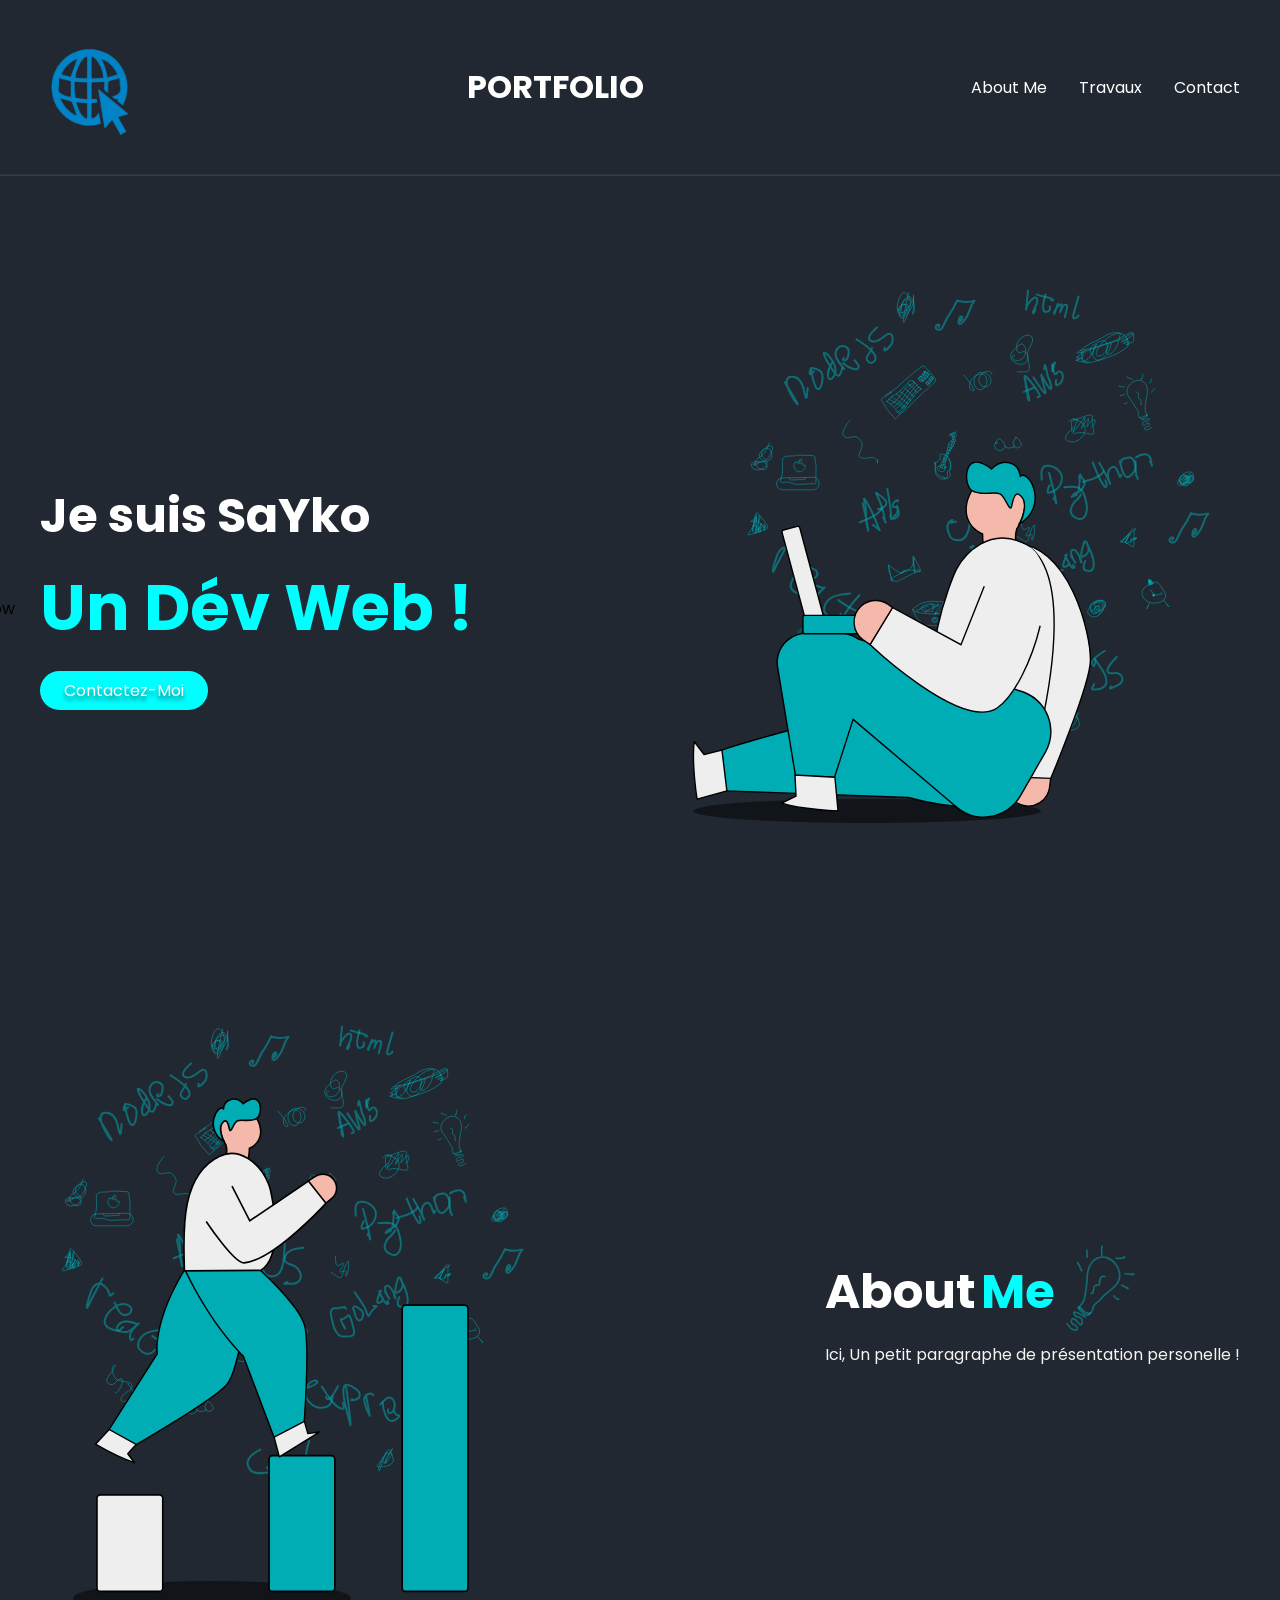
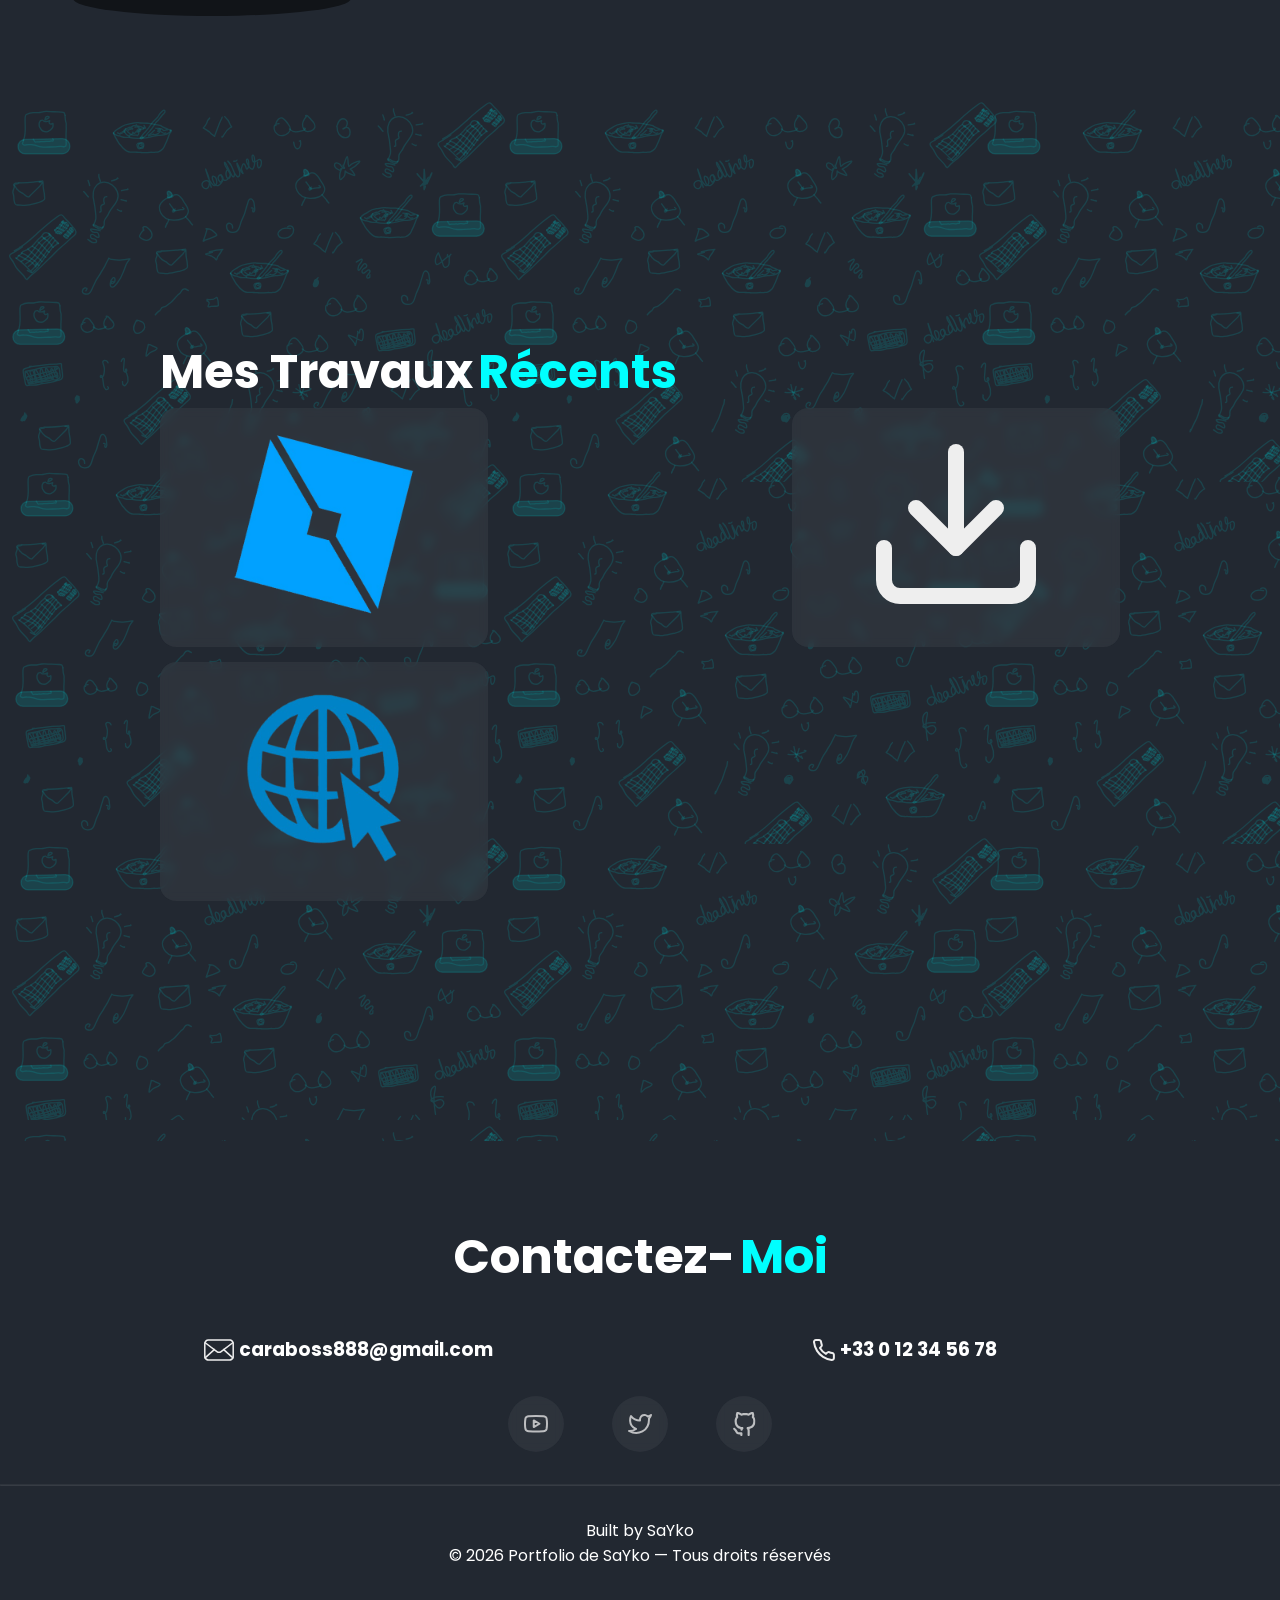
==== index.html @ 2bf62493 "Mon Portfolio" ====
<!DOCTYPE html>
<html>
<head>
    <title>Portfolio de SaYko</title>
    <meta charset="utf-8">
    <link rel="stylesheet" href="styles.css" />
</head>

<body>
    <div class="Container">

        <header>
            <img src="Assets/logo.png" alt="Logo" class="WSLogo">
            <h1 class="HeaderTitle">PORTFOLIO</h1>
            <!-- Navigateur -->
             <nav class="navig">
                <ul>
                    <li><a href="#aboutMe">About Me</a></li>
                    <li><a href="#MesTravaux">Travaux</a></li>
                    <li><a href="#ContactezMoi">Contact</a></li>
                </ul>
             </nav>
        </header>

        <hr/>
        <!-- Section Principale -->
        <section class="hero">
            <img class="arrow" src="Assets/svg/arrow.svg" alt="arrow"/>
            <div class="heroSub">
                <h1 class="name">Je suis SaYko</h1>
                <h1 class="title">Un Dév Web !</h1>
                <div>
                    <a class="ContactBT" href="#ContactezMoi">Contactez-Moi</a>

                </div>
            </div>
            <img class="heroImg" src="Assets/svg/Hero.svg" alt="hero image" />
        </section>
        <!-- Section About Me -->
        <section class="aboutMe" id="aboutMe">
            <img src="Assets/svg/AboutMe.svg" alt="about me" class="aboutMeImg">
            <div class="textContainer">
                <div class="textTitle">
                    <h1 class="aboutName">About</h1>
                    <h1 class="aboutTitle">Me</h1>
                    <img src="Assets/svg/lightbulb.svg" alt="light" class="light">
                </div>
                <p class="aboutMePar">
                    Ici, Un petit paragraphe de présentation personelle !
                </p>
            </div>
        </section>

        <!-- Section Travaux -->
         <section class="works" id="MesTravaux">
            <div class="worksContainer">
                <div class="projectTitle">
                    <h1 class="aboutName">Mes Travaux </h1>
                    <h1 class="aboutTitle"> Récents</h1>
                </div>
                <ul>
                    <!-- Dans les href mettre les liens des travaux -->
                     <!-- Dupliquer une <li> pour ajouter du contenu -->
                    <li>
                        <a href="https://www.roblox.com/fr/games/107363146401193/Yggdrasil" target="_blank"> <img src="Assets/RobloxLogo.png" alt="YggDrasil"> </a>
                    </li>
                    <li>
                        <a href="" target="_blank"> <img src="Assets/svg/download.svg" alt="Download"> </a>
                    </li>
                    <li>
                        <a href="" target="_blank"> <img src="Assets/logo.png" alt="Web Logo"> </a>
                    </li>
                </ul>
            </div>
         </section>

         <!-- Section Contact -->
          <section class="contactContainer" id="ContactezMoi">
            <div class="contactTitle">
                <h1 class="aboutName">Contactez-</h1>
                <h1 class="aboutTitle">Moi</h1>
            </div>

            <div class="contact">
                <div class="MailetTel">
                    <img src="Assets/svg/Email.svg" alt="Email logo">
                    <a href="caraboss888@gmail.com" target="_blank">
                        <h3>caraboss888@gmail.com</h3>
                    </a>
                </div>
                <div class="MailetTel">
                    <img src="Assets/svg/phone.svg" alt="Tel logo">
                    <h3>+33 0 12 34 56 78</h3>
                </div>
            </div>

            <div class="socialMedia">
                <a href="https://youtube.com" target="_blank">
                    <img src="Assets/svg/youtube.svg" alt="youtube link">
                </a>
                <a href="https://x.com" target="_blank">
                    <img src="Assets/svg/twitter.svg" alt="Twitter/X link">
                </a>
                <a href="https://github.com" target="_blank">
                    <img src="Assets/svg/github.svg" alt="github link">
                </a>
            </div>
          </section>

          <hr>
          <footer>
            <p>Built by SaYko</p>
            <p>© 2026 Portfolio de SaYko — Tous droits réservés</p>
          </footer>

    </div> 
</body>
</html>
---- styles.css ----
@import url("https://fonts.googleapis.com/css2?family=Poppins:wght@700&display=swap");

/* Reset All Tags Params */
*{
    margin: 0;
    padding: 0;
    box-sizing: border-box;
    scroll-behavior: smooth;
    font-family: "Poppins", serif;
}

body{background-color: #222831;}

header{
   display: flex;
   justify-content: space-between;
   align-items: center;
   margin: 2rem auto;
   max-width: 1200px; 
}

.HeaderTitle{
    color: white;
    font-size:xx-large;
}

.navig ul{
    display: flex;
    list-style-type: none;
    gap: 2rem;
}

.navig a{
    text-decoration: none;
    color: white;
}

.navig a:hover{
    color: aqua;
}

.WSLogo{
    height: 100px;
    width: 100px;
    margin-top: 10px;
}

hr{opacity: 10%;}

.hero{
    display: flex;
    justify-content: space-between;
    align-items: center;
    margin: 5rem auto;
    max-width: 1200px;
}

.arrow{
    position: absolute;
    transform: translateX(-5.5rem) translateY(1.5rem);
}

.heroSub{
    display: flex;
    flex-direction: column;
    gap: 0.5rem;
}

.name{
    font-size: 3rem;
    color: white;
}

.title{
    font-size: 4rem;
    color: aqua;
}

.ContactBT{
    background-color: aqua;
    color: white;
    border-radius: 24px;
    text-decoration: none;
    padding: 0.5rem 1.5rem;
    text-shadow: 0px 4px 4px rgba(0, 0, 0, 0.5);
    position: relative;
    top: 15px;
}
.RobloxProfileBT:hover{
    background-color: azure;
    color: aqua;
    text-shadow: none;
}

.aboutMe{
    display: flex;
    justify-content: space-between;
    align-items: center;
    margin: 5rem auto;
    max-width: 1200px;
    gap: 10rem;
}

.textContainer{
    display: flex;
    flex-direction: column;
}

.textTitle{
    display: flex;
    align-items: center;
    gap: 5px;
    font-size: 2rem;
}

.aboutName{ color: white;}
.aboutTitle{color: aqua;}
.aboutMePar{
    text-align: justify;
    color: whitesmoke;
}

.works{
    background-image: url(Assets/svg/background.svg);
    padding: 10rem 10rem;
    margin: 5rem 0rem;
}

.worksContainer{
    display: flex;
    flex-direction: column;
    justify-content: space-around;
    align-items: left;
    margin: 5rem auto;
    max-width: 1200px;
}

.projectTitle{
    display: flex;
    align-items: center;
    justify-content: left;
    gap: 5px;
    font-size: 2rem;
}

.works ul{
    display: flex;
    flex-wrap: wrap;
    gap: 15px;
    list-style-type: none;
    align-items: center;
    justify-content: space-between;
}

.works li{
    border-radius: 16px;
    background-color: rgba(57, 62, 70, 0.5);
    backdrop-filter: blur(4px);
    padding: 1rem 4rem;
}

.works li img{
    width: 200px;
    height: 200px;
    object-fit: contain;
    transition: transform 0.2s;
}

.works li :hover {
    transform: scale(1.35);
}

.contactContainer{
    display: flex;
    flex-direction: column;
    align-items: center;
    justify-content: space-around;
    gap: 2rem;
    margin: 2rem auto;
    max-width: 1200px;
}

.contactTitle{
    display: flex;
    align-items: center;
    justify-content: center;
    gap: 5px;
    margin-bottom: 10px;
    font-size: 2rem;
}

.contact{
    display: flex;
    align-items: center;
    justify-content: center;
    margin-right: 5rem;
    gap: 20rem;
}

.contact h3, .contact a {
    color: white;
    text-decoration: none;
}

.MailetTel{
    display: flex;
    align-items: center;
    justify-content: center;
    gap: 5px;
}

.socialMedia{
     display: flex;
    align-items: center;
    justify-content: center;
    gap: 3rem;
}
.socialMedia a{
     display: flex;
    align-items: center;
    justify-content: center;
    border-radius: 50px; /*Arrondir l'îcone*/
    background-color: rgba(57, 62, 70, 0.5);
    backdrop-filter: blur(4px);
    padding: 1rem;
}
.socialMedia img{
    width: 24px;
    height: 24px;
}

footer{
    color: white;
    padding: 2rem;
    text-align: center;
}

/* Dimentions Tel */

@media (max-width: 1023px) {
  header {
    margin-left: 1rem;
    margin-right: 1rem;
  }
  .hero {
    flex-direction: column;
    align-items: center;
    gap: 2rem;
  }
  .heroImg {
    width: 400px;
  }
  .name,
  .title {
    font-size: 2rem;
  }
  .arrow {
    display: none;
  }
  .aboutMe {
    flex-direction: column-reverse;
    align-items: center;
    gap: 2rem;
  }
  .textContainer {
    align-items: center;
    margin: 0rem 5rem;
    gap: 1rem;
  }
  .aboutName,
  .aboutTitle {
    font-size: 2rem;
  }
  .light {
    width: 60px;
  }
  .aboutMeImg {
    width: 400px;
  }
  .works {
    padding: 0;
  }
  .worksContainer {
    padding: 5rem 0rem;
    gap: 3rem;
  }
  .projectTitle {
    margin-left: 1rem;
  }
  .works ul {
    flex-direction: column;
    gap: 1rem;
  }
  .contactContainer {
    margin: 10rem 5rem;
    gap: 2rem;
  }
  .contact {
    flex-direction: column;
    gap: 1rem;
    margin-right: 0;
  }
}
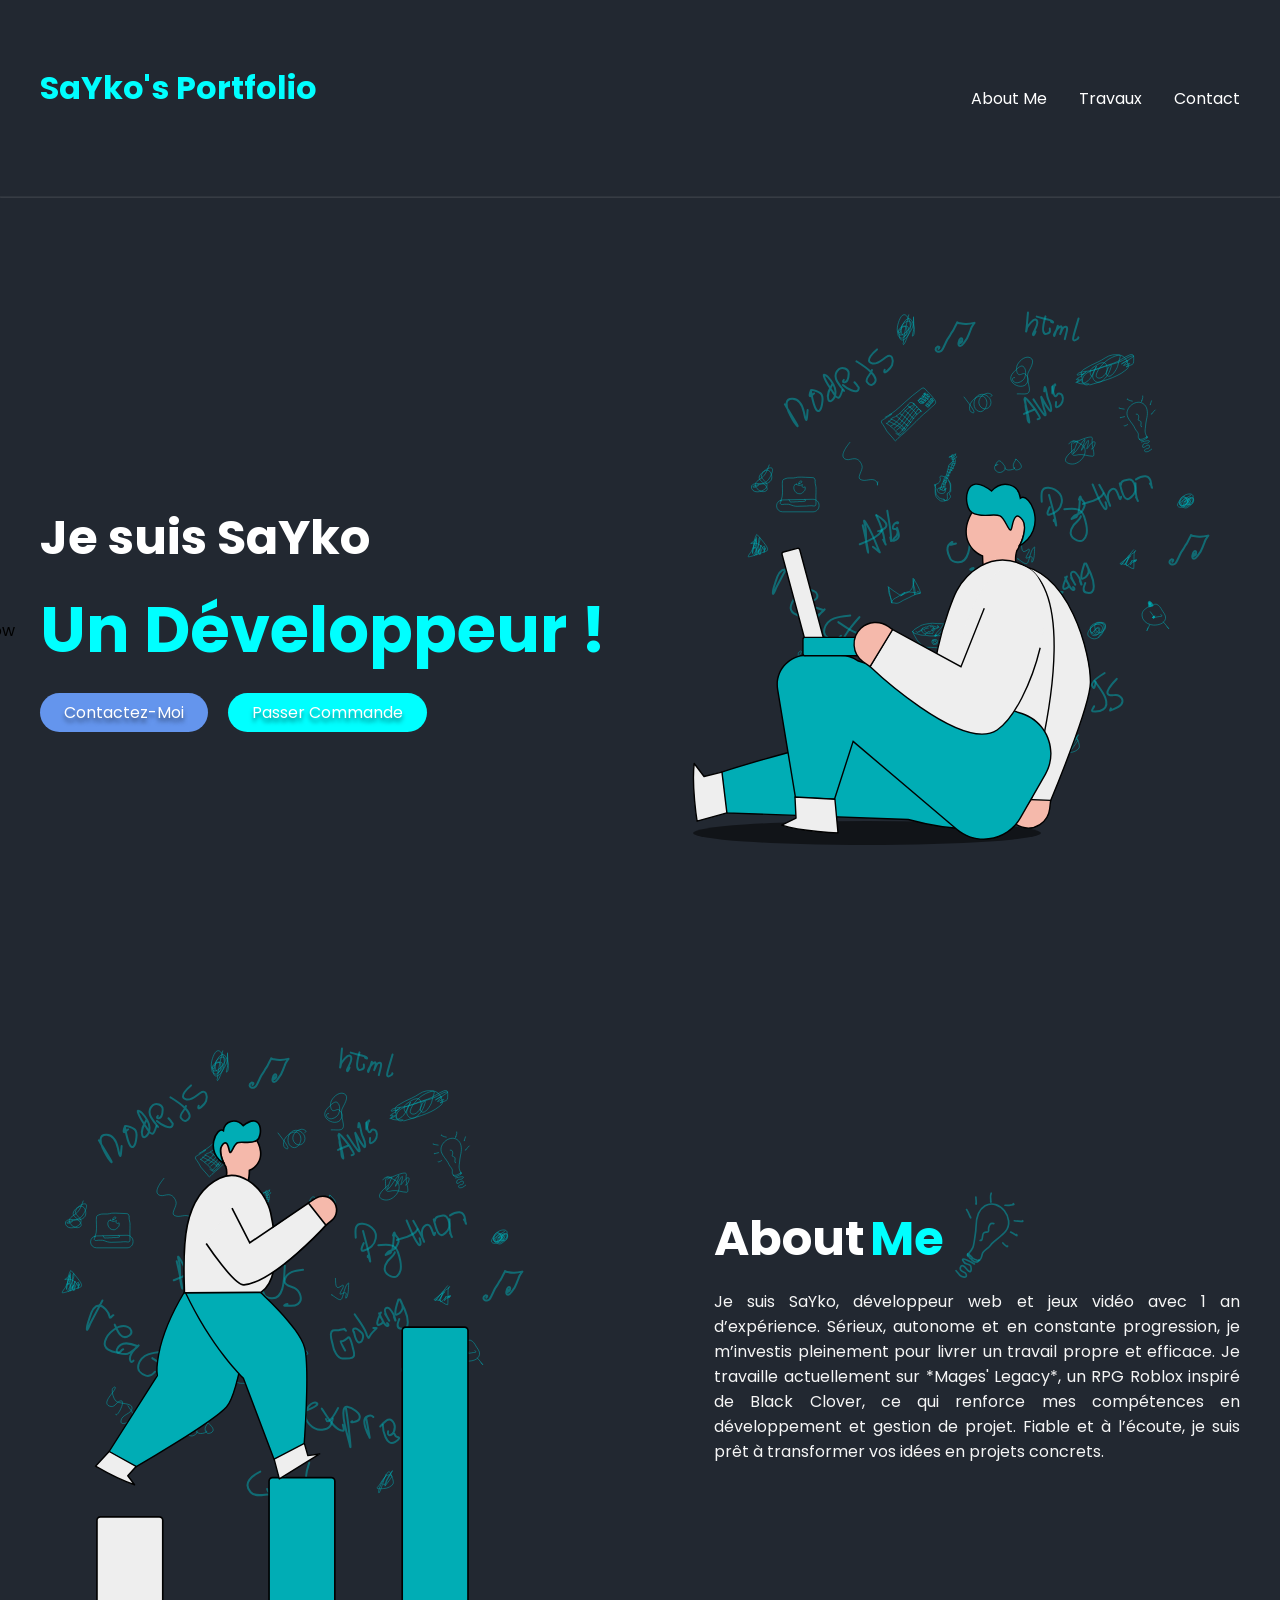
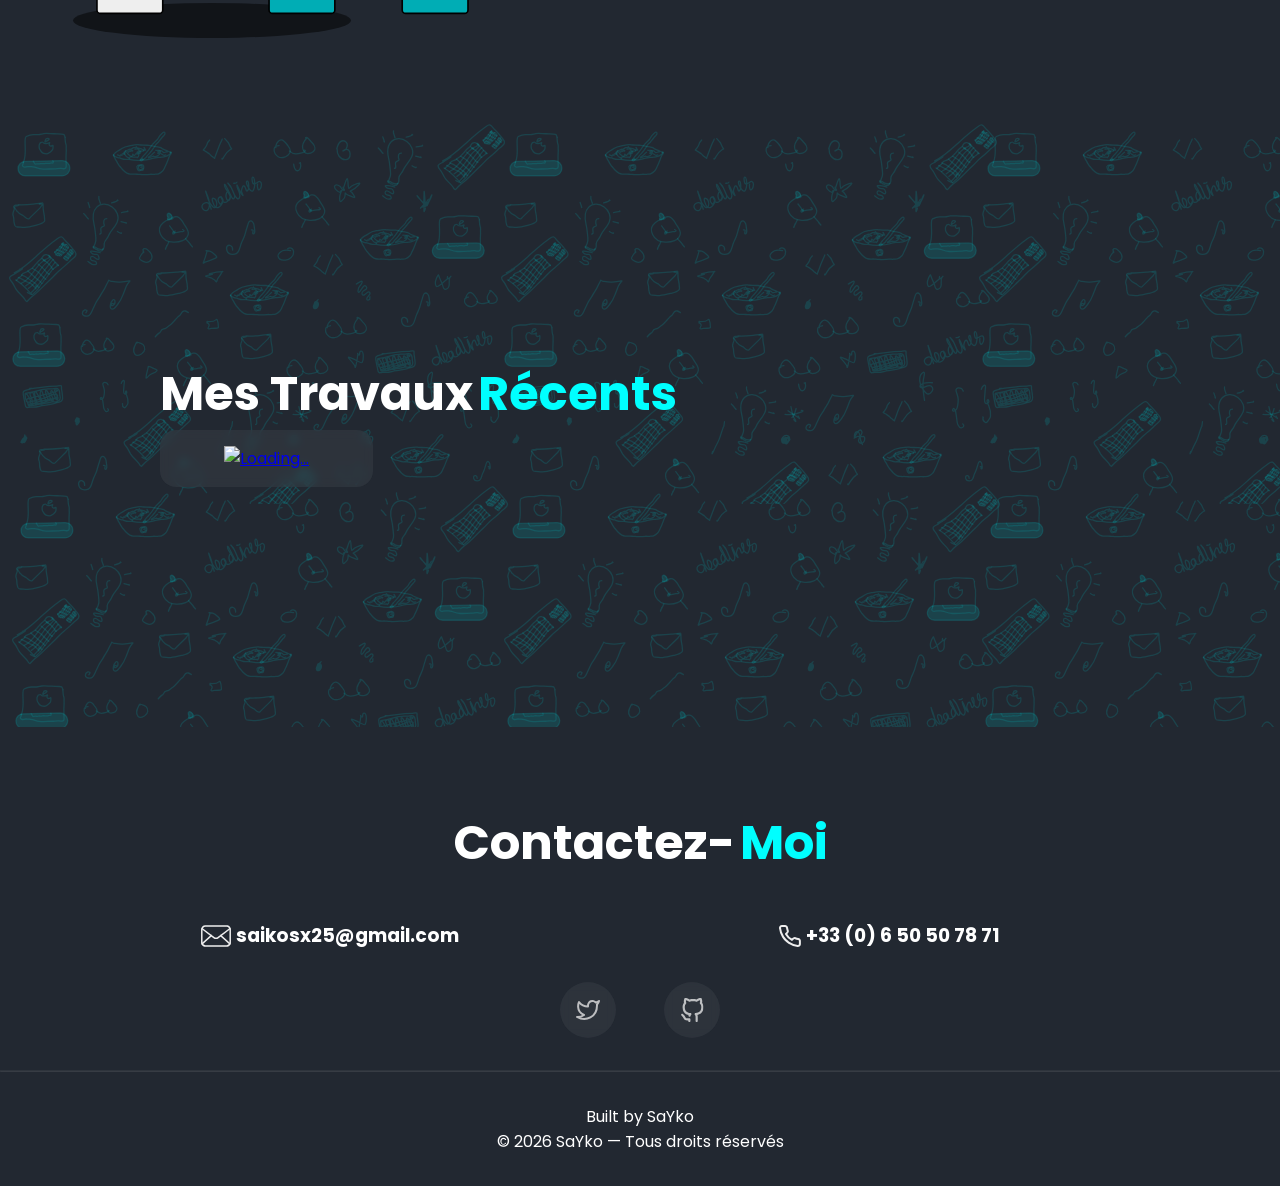
==== commit 86389984: "Add files via upload" ====
--- a/index.html
+++ b/index.html
@@ -1,118 +1,109 @@
-<!DOCTYPE html>
-<html>
-<head>
-    <title>Portfolio de SaYko</title>
-    <meta charset="utf-8">
-    <link rel="stylesheet" href="styles.css" />
-</head>
-
-<body>
-    <div class="Container">
-
-        <header>
-            <img src="Assets/logo.png" alt="Logo" class="WSLogo">
-            <h1 class="HeaderTitle">PORTFOLIO</h1>
-            <!-- Navigateur -->
-             <nav class="navig">
-                <ul>
-                    <li><a href="#aboutMe">About Me</a></li>
-                    <li><a href="#MesTravaux">Travaux</a></li>
-                    <li><a href="#ContactezMoi">Contact</a></li>
-                </ul>
-             </nav>
-        </header>
-
-        <hr/>
-        <!-- Section Principale -->
-        <section class="hero">
-            <img class="arrow" src="Assets/svg/arrow.svg" alt="arrow"/>
-            <div class="heroSub">
-                <h1 class="name">Je suis SaYko</h1>
-                <h1 class="title">Un Dév Web !</h1>
-                <div>
-                    <a class="ContactBT" href="#ContactezMoi">Contactez-Moi</a>
-
-                </div>
-            </div>
-            <img class="heroImg" src="Assets/svg/Hero.svg" alt="hero image" />
-        </section>
-        <!-- Section About Me -->
-        <section class="aboutMe" id="aboutMe">
-            <img src="Assets/svg/AboutMe.svg" alt="about me" class="aboutMeImg">
-            <div class="textContainer">
-                <div class="textTitle">
-                    <h1 class="aboutName">About</h1>
-                    <h1 class="aboutTitle">Me</h1>
-                    <img src="Assets/svg/lightbulb.svg" alt="light" class="light">
-                </div>
-                <p class="aboutMePar">
-                    Ici, Un petit paragraphe de présentation personelle !
-                </p>
-            </div>
-        </section>
-
-        <!-- Section Travaux -->
-         <section class="works" id="MesTravaux">
-            <div class="worksContainer">
-                <div class="projectTitle">
-                    <h1 class="aboutName">Mes Travaux </h1>
-                    <h1 class="aboutTitle"> Récents</h1>
-                </div>
-                <ul>
-                    <!-- Dans les href mettre les liens des travaux -->
-                     <!-- Dupliquer une <li> pour ajouter du contenu -->
-                    <li>
-                        <a href="https://www.roblox.com/fr/games/107363146401193/Yggdrasil" target="_blank"> <img src="Assets/RobloxLogo.png" alt="YggDrasil"> </a>
-                    </li>
-                    <li>
-                        <a href="" target="_blank"> <img src="Assets/svg/download.svg" alt="Download"> </a>
-                    </li>
-                    <li>
-                        <a href="" target="_blank"> <img src="Assets/logo.png" alt="Web Logo"> </a>
-                    </li>
-                </ul>
-            </div>
-         </section>
-
-         <!-- Section Contact -->
-          <section class="contactContainer" id="ContactezMoi">
-            <div class="contactTitle">
-                <h1 class="aboutName">Contactez-</h1>
-                <h1 class="aboutTitle">Moi</h1>
-            </div>
-
-            <div class="contact">
-                <div class="MailetTel">
-                    <img src="Assets/svg/Email.svg" alt="Email logo">
-                    <a href="caraboss888@gmail.com" target="_blank">
-                        <h3>caraboss888@gmail.com</h3>
-                    </a>
-                </div>
-                <div class="MailetTel">
-                    <img src="Assets/svg/phone.svg" alt="Tel logo">
-                    <h3>+33 0 12 34 56 78</h3>
-                </div>
-            </div>
-
-            <div class="socialMedia">
-                <a href="https://youtube.com" target="_blank">
-                    <img src="Assets/svg/youtube.svg" alt="youtube link">
-                </a>
-                <a href="https://x.com" target="_blank">
-                    <img src="Assets/svg/twitter.svg" alt="Twitter/X link">
-                </a>
-                <a href="https://github.com" target="_blank">
-                    <img src="Assets/svg/github.svg" alt="github link">
-                </a>
-            </div>
-          </section>
-
-          <hr>
-          <footer>
-            <p>Built by SaYko</p>
-            <p>© 2026 Portfolio de SaYko — Tous droits réservés</p>
-          </footer>
-
-    </div> 
-</body>
-</html>
+<!DOCTYPE html>
+    <html>
+        <head>
+            <title>Portfolio de SaYko</title>
+            <meta charset="utf-8">
+            <link rel="stylesheet" href="styles.css" />
+        </head>
+
+        <body>
+            <div class="Container">
+
+                <header>
+                    <h1 class="WSLogo">SaYko's Portfolio</h1>
+                    <!-- Navigateur -->
+                    <nav class="navig">
+                        <ul>
+                            <li><a href="#aboutMe">About Me</a></li>
+                            <li><a href="#MesTravaux">Travaux</a></li>
+                            <li><a href="#ContactezMoi">Contact</a></li>
+                        </ul>
+                    </nav>
+                </header>
+
+                <hr/>
+                <!-- Section Principale -->
+                <section class="hero">
+                    <img class="arrow" src="Assets/svg/arrow.svg" alt="arrow"/>
+                    <div class="heroSub">
+                        <h1 class="name">Je suis SaYko</h1>
+                        <h1 class="title">Un Développeur !</h1>
+                        <div>
+                            <a class="ContactBT" href="#ContactezMoi">Contactez-Moi</a>
+                            <a class="ComandBT" href="Commandes.html" target="_blank">Passer Commande</a>
+                        </div>
+                    </div>
+                    <img class="heroImg" src="Assets/svg/Hero.svg" alt="hero image" />
+                </section>
+                <!-- Section About Me -->
+                <section class="aboutMe" id="aboutMe">
+                    <img src="Assets/svg/AboutMe.svg" alt="about me" class="aboutMeImg">
+                    <div class="textContainer">
+                        <div class="textTitle">
+                            <h1 class="aboutName">About</h1>
+                            <h1 class="aboutTitle">Me</h1>
+                            <img src="Assets/svg/lightbulb.svg" alt="light" class="light">
+                        </div>
+                        <p class="aboutMePar">
+                        Je suis SaYko, développeur web et jeux vidéo avec 1 an d’expérience. Sérieux, autonome et en constante progression, je m’investis pleinement pour livrer un travail propre et efficace. Je travaille actuellement sur *Mages' Legacy*, un RPG Roblox inspiré de Black Clover, ce qui renforce mes compétences en développement et gestion de projet. Fiable et à l’écoute, je suis prêt à transformer vos idées en projets concrets.
+                        </p>
+                    </div>
+                </section>
+
+                <!-- Section Travaux -->
+                <section class="works" id="MesTravaux">
+                    <div class="worksContainer">
+                        <div class="projectTitle">
+                            <h1 class="aboutName">Mes Travaux </h1>
+                            <h1 class="aboutTitle"> Récents</h1>
+                        </div>
+                        <ul>
+                            <!-- Dans les href mettre les liens des travaux -->
+                            <!-- Dupliquer une <li> pour ajouter du contenu -->
+                            <li>
+                                <a href="https://www.roblox.com/fr/games/107363146401193/Mages-Legacy" target="_blank"> <img src="Assets/img/Mages' Legacy.png" alt="Loading..."> </a>
+                            </li>
+
+                        </ul>
+                    </div>
+                </section>
+
+                <!-- Section Contact -->
+                <section class="contactContainer" id="ContactezMoi">
+                    <div class="contactTitle">
+                        <h1 class="aboutName">Contactez-</h1>
+                        <h1 class="aboutTitle">Moi</h1>
+                    </div>
+
+                    <div class="contact">
+                        <div class="MailetTel">
+                            <img src="Assets/svg/Email.svg" alt="Email logo">
+                            <a href="mailto:saikosx25@gmail.com" target="_blank">
+                                <h3>saikosx25@gmail.com</h3>
+                            </a>
+                        </div>
+                        <div class="MailetTel">
+                            <img src="Assets/svg/phone.svg" alt="Tel logo">
+                            <h3>+33 (0) 6 50 50 78 71</h3>
+                        </div>
+                    </div>
+
+                    <div class="socialMedia">
+                        <a href="https://x.com/SaYkoDev" target="_blank">
+                            <img src="Assets/svg/twitter.svg" alt="Twitter/X link">
+                        </a>
+                        <a href="https://github.com" target="_blank">
+                            <img src="Assets/svg/github.svg" alt="github link">
+                        </a>
+                    </div>
+                </section>
+
+                <hr>
+                <footer>
+                    <p>Built by SaYko</p>
+                    <p>© 2026 SaYko — Tous droits réservés</p>
+                </footer>
+
+            </div> 
+        </body>
+</html>
--- a/styles.css
+++ b/styles.css
@@ -1,303 +1,338 @@
-@import url("https://fonts.googleapis.com/css2?family=Poppins:wght@700&display=swap");
-
-/* Reset All Tags Params */
-*{
-    margin: 0;
-    padding: 0;
-    box-sizing: border-box;
-    scroll-behavior: smooth;
-    font-family: "Poppins", serif;
-}
-
-body{background-color: #222831;}
-
-header{
-   display: flex;
-   justify-content: space-between;
-   align-items: center;
-   margin: 2rem auto;
-   max-width: 1200px; 
-}
-
-.HeaderTitle{
-    color: white;
-    font-size:xx-large;
-}
-
-.navig ul{
-    display: flex;
-    list-style-type: none;
-    gap: 2rem;
-}
-
-.navig a{
-    text-decoration: none;
-    color: white;
-}
-
-.navig a:hover{
-    color: aqua;
-}
-
-.WSLogo{
-    height: 100px;
-    width: 100px;
-    margin-top: 10px;
-}
-
-hr{opacity: 10%;}
-
-.hero{
-    display: flex;
-    justify-content: space-between;
-    align-items: center;
-    margin: 5rem auto;
-    max-width: 1200px;
-}
-
-.arrow{
-    position: absolute;
-    transform: translateX(-5.5rem) translateY(1.5rem);
-}
-
-.heroSub{
-    display: flex;
-    flex-direction: column;
-    gap: 0.5rem;
-}
-
-.name{
-    font-size: 3rem;
-    color: white;
-}
-
-.title{
-    font-size: 4rem;
-    color: aqua;
-}
-
-.ContactBT{
-    background-color: aqua;
-    color: white;
-    border-radius: 24px;
-    text-decoration: none;
-    padding: 0.5rem 1.5rem;
-    text-shadow: 0px 4px 4px rgba(0, 0, 0, 0.5);
-    position: relative;
-    top: 15px;
-}
-.RobloxProfileBT:hover{
-    background-color: azure;
-    color: aqua;
-    text-shadow: none;
-}
-
-.aboutMe{
-    display: flex;
-    justify-content: space-between;
-    align-items: center;
-    margin: 5rem auto;
-    max-width: 1200px;
-    gap: 10rem;
-}
-
-.textContainer{
-    display: flex;
-    flex-direction: column;
-}
-
-.textTitle{
-    display: flex;
-    align-items: center;
-    gap: 5px;
-    font-size: 2rem;
-}
-
-.aboutName{ color: white;}
-.aboutTitle{color: aqua;}
-.aboutMePar{
-    text-align: justify;
-    color: whitesmoke;
-}
-
-.works{
-    background-image: url(Assets/svg/background.svg);
-    padding: 10rem 10rem;
-    margin: 5rem 0rem;
-}
-
-.worksContainer{
-    display: flex;
-    flex-direction: column;
-    justify-content: space-around;
-    align-items: left;
-    margin: 5rem auto;
-    max-width: 1200px;
-}
-
-.projectTitle{
-    display: flex;
-    align-items: center;
-    justify-content: left;
-    gap: 5px;
-    font-size: 2rem;
-}
-
-.works ul{
-    display: flex;
-    flex-wrap: wrap;
-    gap: 15px;
-    list-style-type: none;
-    align-items: center;
-    justify-content: space-between;
-}
-
-.works li{
-    border-radius: 16px;
-    background-color: rgba(57, 62, 70, 0.5);
-    backdrop-filter: blur(4px);
-    padding: 1rem 4rem;
-}
-
-.works li img{
-    width: 200px;
-    height: 200px;
-    object-fit: contain;
-    transition: transform 0.2s;
-}
-
-.works li :hover {
-    transform: scale(1.35);
-}
-
-.contactContainer{
-    display: flex;
-    flex-direction: column;
-    align-items: center;
-    justify-content: space-around;
-    gap: 2rem;
-    margin: 2rem auto;
-    max-width: 1200px;
-}
-
-.contactTitle{
-    display: flex;
-    align-items: center;
-    justify-content: center;
-    gap: 5px;
-    margin-bottom: 10px;
-    font-size: 2rem;
-}
-
-.contact{
-    display: flex;
-    align-items: center;
-    justify-content: center;
-    margin-right: 5rem;
-    gap: 20rem;
-}
-
-.contact h3, .contact a {
-    color: white;
-    text-decoration: none;
-}
-
-.MailetTel{
-    display: flex;
-    align-items: center;
-    justify-content: center;
-    gap: 5px;
-}
-
-.socialMedia{
-     display: flex;
-    align-items: center;
-    justify-content: center;
-    gap: 3rem;
-}
-.socialMedia a{
-     display: flex;
-    align-items: center;
-    justify-content: center;
-    border-radius: 50px; /*Arrondir l'îcone*/
-    background-color: rgba(57, 62, 70, 0.5);
-    backdrop-filter: blur(4px);
-    padding: 1rem;
-}
-.socialMedia img{
-    width: 24px;
-    height: 24px;
-}
-
-footer{
-    color: white;
-    padding: 2rem;
-    text-align: center;
-}
-
-/* Dimentions Tel */
-
-@media (max-width: 1023px) {
-  header {
-    margin-left: 1rem;
-    margin-right: 1rem;
-  }
-  .hero {
-    flex-direction: column;
-    align-items: center;
-    gap: 2rem;
-  }
-  .heroImg {
-    width: 400px;
-  }
-  .name,
-  .title {
-    font-size: 2rem;
-  }
-  .arrow {
-    display: none;
-  }
-  .aboutMe {
-    flex-direction: column-reverse;
-    align-items: center;
-    gap: 2rem;
-  }
-  .textContainer {
-    align-items: center;
-    margin: 0rem 5rem;
-    gap: 1rem;
-  }
-  .aboutName,
-  .aboutTitle {
-    font-size: 2rem;
-  }
-  .light {
-    width: 60px;
-  }
-  .aboutMeImg {
-    width: 400px;
-  }
-  .works {
-    padding: 0;
-  }
-  .worksContainer {
-    padding: 5rem 0rem;
-    gap: 3rem;
-  }
-  .projectTitle {
-    margin-left: 1rem;
-  }
-  .works ul {
-    flex-direction: column;
-    gap: 1rem;
-  }
-  .contactContainer {
-    margin: 10rem 5rem;
-    gap: 2rem;
-  }
-  .contact {
-    flex-direction: column;
-    gap: 1rem;
-    margin-right: 0;
-  }
+@import url("https://fonts.googleapis.com/css2?family=Poppins:wght@700&display=swap");
+
+/* ======================================================= MAIN ======================================================== */
+
+/* Reset All Tags Params */
+*{
+    margin: 0;
+    padding: 0;
+    box-sizing: border-box;
+    scroll-behavior: smooth;
+    font-family: "Poppins", serif;
+}
+
+body{background-color: #222831;}
+
+header{
+   display: flex;
+   justify-content: space-between;
+   align-items: center;
+   margin: 2rem auto;
+   max-width: 1200px; 
+}
+
+.HeaderTitle{
+    color: white;
+    font-size:xx-large;
+}
+
+.navig ul{
+    display: flex;
+    list-style-type: none;
+    gap: 2rem;
+}
+
+.navig a{
+    text-decoration: none;
+    color: white;
+}
+
+.navig a:hover{
+    color: aqua;
+}
+
+.WSLogo{
+    height: 100px;
+    width: auto;
+    margin-top: 2rem;
+    color: aqua;
+}
+
+hr{opacity: 10%;}
+
+.hero{
+    display: flex;
+    justify-content: space-between;
+    align-items: center;
+    margin: 5rem auto;
+    max-width: 1200px;
+}
+
+.arrow{
+    position: absolute;
+    transform: translateX(-5.5rem) translateY(1.5rem);
+}
+
+.heroSub{
+    display: flex;
+    flex-direction: column;
+    gap: 0.5rem;
+}
+
+.name{
+    font-size: 3rem;
+    color: white;
+}
+
+.title{
+    font-size: 4rem;
+    color: aqua;
+}
+
+.ContactBT{
+    background-color: cornflowerblue;
+    color: white;
+    border-radius: 24px;
+    text-decoration: none;
+    padding: 0.5rem 1.5rem;
+    text-shadow: 0px 4px 4px rgba(0, 0, 0, 0.5);
+    position: relative;
+    top: 15px;
+}
+
+.ComandBT {
+    background-color: aqua;
+    color: white;
+    border-radius: 24px;
+    text-decoration: none;
+    padding: 0.5rem 1.5rem;
+    text-shadow: 0px 4px 4px rgba(0, 0, 0, 0.5);
+    position: relative;
+    top: 15px;
+    left: 1rem;
+}
+
+.ContactBT:hover{
+    background-color: azure;
+    color: aqua;
+    text-shadow: none;
+}
+
+.ComandBT:hover{
+    background-color: azure;
+    color: cornflowerblue;
+    text-shadow: none;
+}
+
+.aboutMe{
+    display: flex;
+    justify-content: space-between;
+    align-items: center;
+    margin: 5rem auto;
+    max-width: 1200px;
+    gap: 10rem;
+}
+
+.textContainer{
+    display: flex;
+    flex-direction: column;
+}
+
+.textTitle{
+    display: flex;
+    align-items: center;
+    gap: 5px;
+    font-size: 2rem;
+}
+
+.aboutName{ color: white;}
+.aboutTitle{color: aqua;}
+.aboutMePar{
+    text-align: justify;
+    color: whitesmoke;
+}
+
+.works{
+    background-image: url(Assets/svg/background.svg);
+    padding: 10rem 10rem;
+    margin: 5rem 0rem;
+}
+
+.worksContainer{
+    display: flex;
+    flex-direction: column;
+    justify-content: space-around;
+    align-items: left;
+    margin: 5rem auto;
+    max-width: 1200px;
+}
+
+.projectTitle{
+    display: flex;
+    align-items: center;
+    justify-content: left;
+    gap: 5px;
+    font-size: 2rem;
+}
+
+.works ul{
+    display: flex;
+    flex-wrap: wrap;
+    gap: 15px;
+    list-style-type: none;
+    align-items: center;
+    justify-content: space-between;
+}
+
+.works li{
+    border-radius: 16px;
+    background-color: rgba(57, 62, 70, 0.5);
+    backdrop-filter: blur(4px);
+    padding: 1rem 4rem;
+}
+
+.works li img{
+    width: 200px;
+    height: 200px;
+    object-fit: contain;
+    transition: transform 0.2s;
+}
+
+.works li :hover {
+    transform: scale(1.35);
+}
+
+.contactContainer{
+    display: flex;
+    flex-direction: column;
+    align-items: center;
+    justify-content: space-around;
+    gap: 2rem;
+    margin: 2rem auto;
+    max-width: 1200px;
+}
+
+.contactTitle{
+    display: flex;
+    align-items: center;
+    justify-content: center;
+    gap: 5px;
+    margin-bottom: 10px;
+    font-size: 2rem;
+}
+
+.contact{
+    display: flex;
+    align-items: center;
+    justify-content: center;
+    margin-right: 5rem;
+    gap: 20rem;
+}
+
+.contact h3, .contact a {
+    color: white;
+    text-decoration: none;
+}
+
+.MailetTel{
+    display: flex;
+    align-items: center;
+    justify-content: center;
+    gap: 5px;
+}
+
+.socialMedia{
+     display: flex;
+    align-items: center;
+    justify-content: center;
+    gap: 3rem;
+}
+.socialMedia a{
+     display: flex;
+    align-items: center;
+    justify-content: center;
+    border-radius: 50px; /*Arrondir l'îcone*/
+    background-color: rgba(57, 62, 70, 0.5);
+    backdrop-filter: blur(4px);
+    padding: 1rem;
+}
+.socialMedia img{
+    width: 24px;
+    height: 24px;
+}
+
+footer{
+    color: white;
+    padding: 2rem;
+    text-align: center;
+}
+
+/* Dimentions Tel */
+
+@media (max-width: 1023px) {
+  header {
+    margin-left: 1rem;
+    margin-right: 1rem;
+  }
+  .hero {
+    flex-direction: column;
+    align-items: center;
+    gap: 2rem;
+  }
+  .heroImg {
+    width: 400px;
+  }
+  .name,
+  .title {
+    font-size: 2rem;
+  }
+  .arrow {
+    display: none;
+  }
+  .aboutMe {
+    flex-direction: column-reverse;
+    align-items: center;
+    gap: 2rem;
+  }
+  .textContainer {
+    align-items: center;
+    margin: 0rem 5rem;
+    gap: 1rem;
+  }
+  .aboutName,
+  .aboutTitle {
+    font-size: 2rem;
+  }
+  .light {
+    width: 60px;
+  }
+  .aboutMeImg {
+    width: 400px;
+  }
+  .works {
+    padding: 0;
+  }
+  .worksContainer {
+    padding: 5rem 0rem;
+    gap: 3rem;
+  }
+  .projectTitle {
+    margin-left: 1rem;
+  }
+  .works ul {
+    flex-direction: column;
+    gap: 1rem;
+  }
+  .contactContainer {
+    margin: 10rem 5rem;
+    gap: 2rem;
+  }
+  .contact {
+    flex-direction: column;
+    gap: 1rem;
+    margin-right: 0;
+  }
+}
+
+/* ======================================================= COMMANDES ======================================================== */
+
+.CMDStatus {
+    background-color: red;
+    color: white;
+    border-radius: 24px;
+    text-decoration: none;
+    padding: 0.5rem 1.5rem;
+    text-shadow: 0px 4px 4px rgba(0, 0, 0, 0.5);
+    position: relative;
+    top: 15px;
 }
